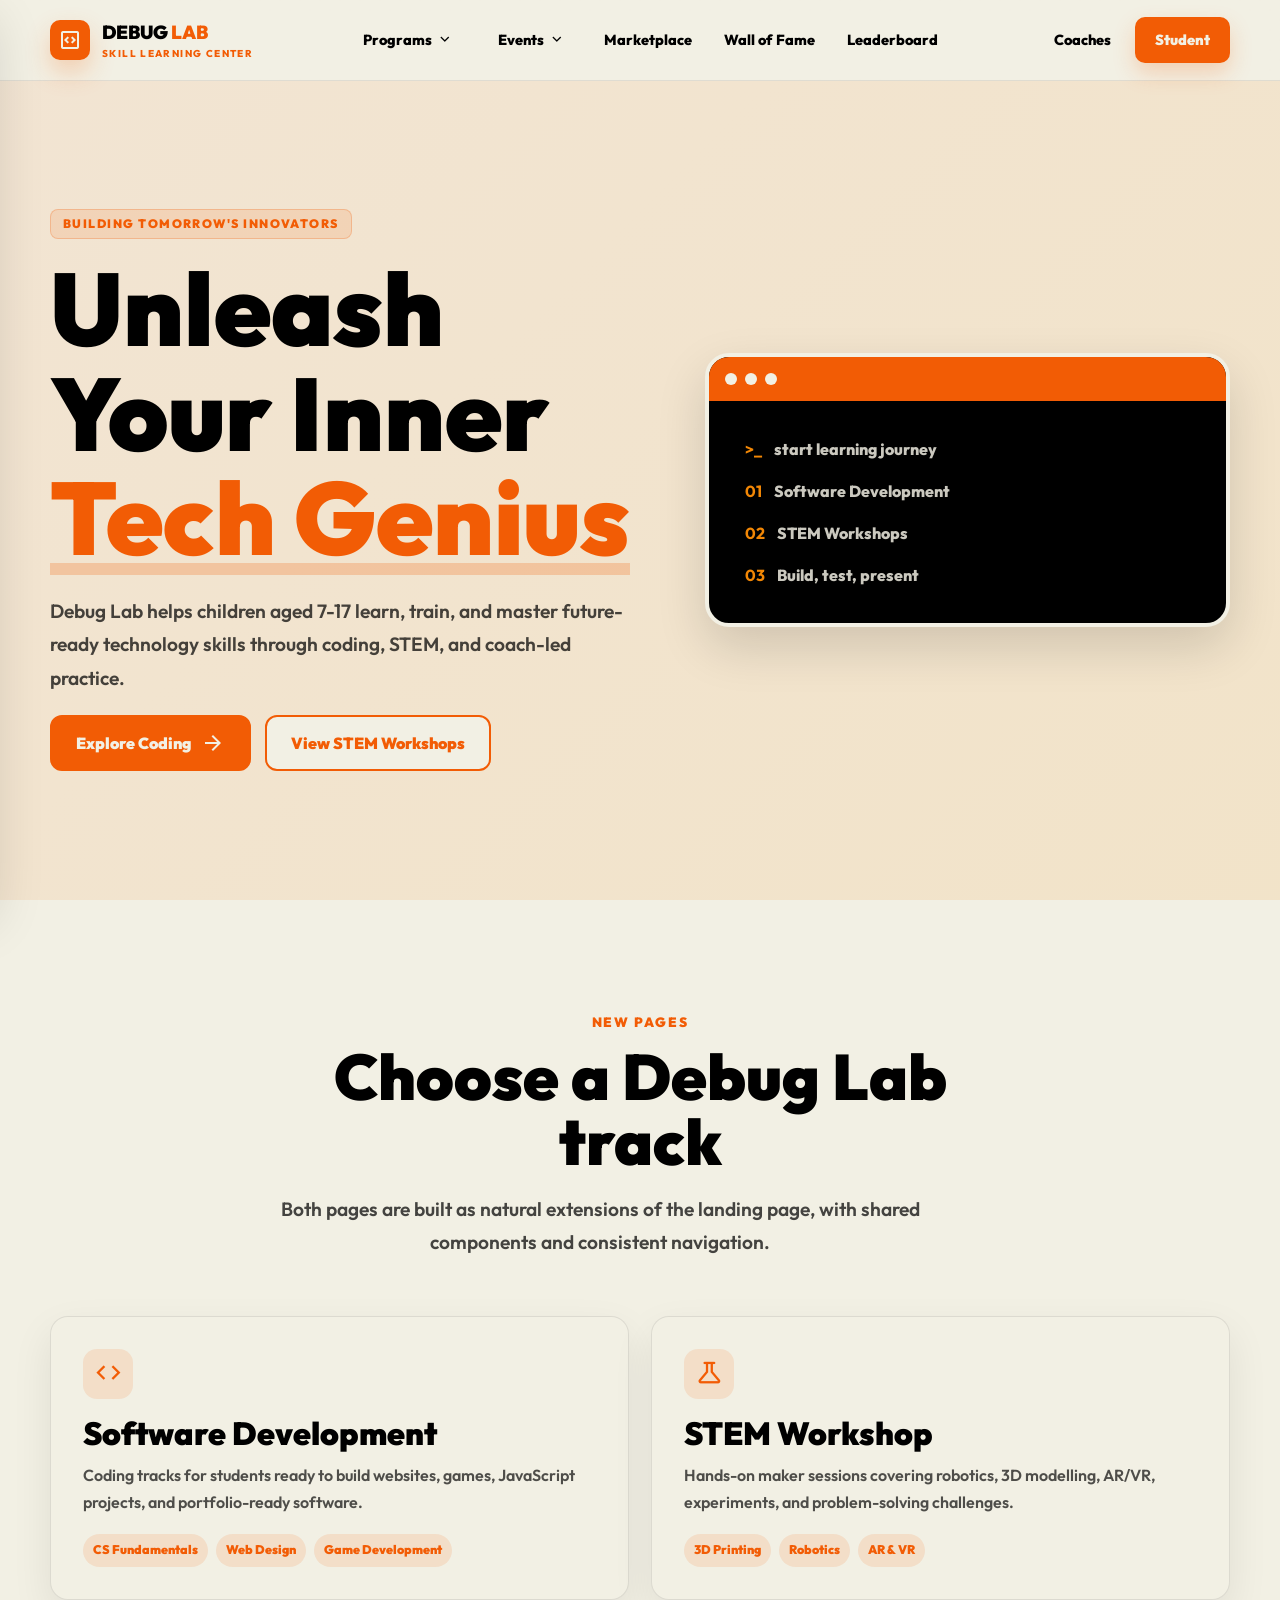
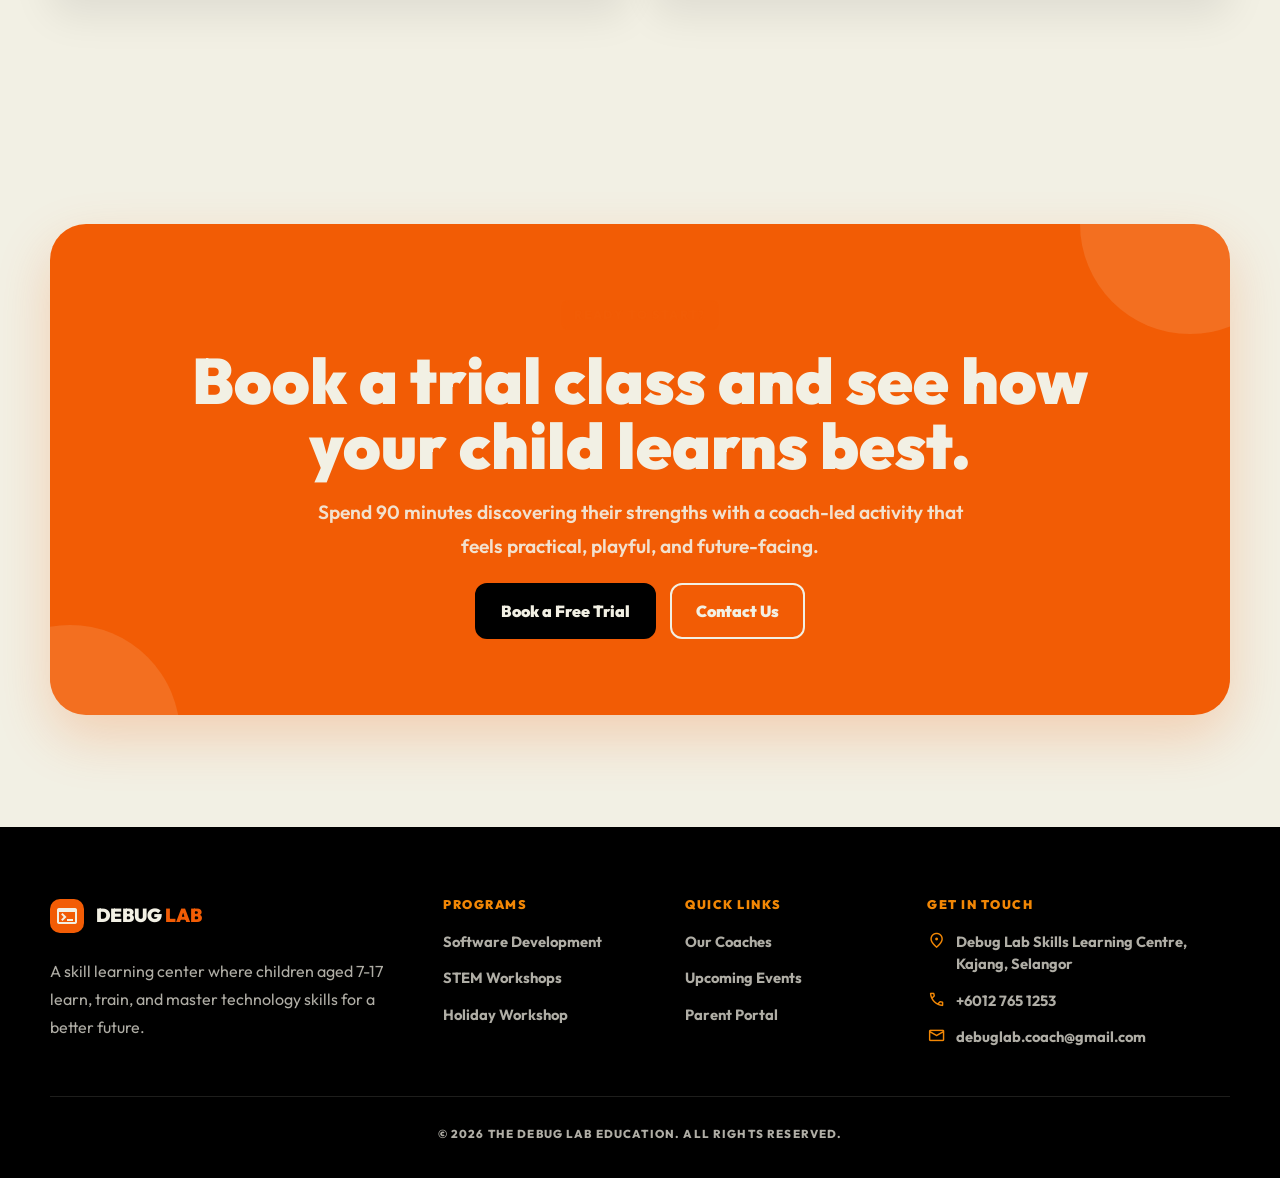
==== index.html @ 61dc85f4 "Build Debug Lab software and STEM pages" ====
<!DOCTYPE html>
<html lang="en">
  <head>
    <meta charset="UTF-8" />
    <meta name="viewport" content="width=device-width, initial-scale=1.0" />
    <meta name="description" content="Debug Lab skill learning center pages for software development and STEM workshops." />
    <title>Debug Lab | Skill Learning Center</title>
    <link rel="preconnect" href="https://fonts.googleapis.com" />
    <link rel="preconnect" href="https://fonts.gstatic.com" crossorigin />
    <link href="https://fonts.googleapis.com/css2?family=Outfit:wght@400;500;600;700;800;900&display=swap" rel="stylesheet" />
    <link href="https://fonts.googleapis.com/css2?family=Material+Symbols+Outlined:wght@400;600;700&display=swap" rel="stylesheet" />
    <link rel="stylesheet" href="assets/css/style.css" />
  </head>
  <body>
    <div class="mobile-overlay" data-menu-overlay></div>
    <aside class="mobile-drawer" aria-label="Mobile navigation">
      <div class="drawer-head">
        <a class="brand" href="index.html" aria-label="Debug Lab home">
          <span class="brand-mark material-symbols-outlined" aria-hidden="true">code_blocks</span>
          <span>
            <strong class="brand-title">DEBUG <span>LAB</span></strong>
            <span class="brand-kicker">Skill Learning Center</span>
          </span>
        </a>
        <button class="drawer-close" type="button" data-menu-close aria-label="Close menu">
          <span class="material-symbols-outlined" aria-hidden="true">close</span>
        </button>
      </div>
      <nav class="drawer-nav" aria-label="Mobile primary">
        <div class="drawer-section">
          <button class="drawer-toggle" type="button" data-drawer-toggle aria-expanded="false" aria-controls="mobile-programs">
            Programs
            <span class="material-symbols-outlined" aria-hidden="true">chevron_right</span>
          </button>
          <div class="drawer-submenu" id="mobile-programs">
            <a class="drawer-link" href="index.html"><span class="material-symbols-outlined" aria-hidden="true">precision_manufacturing</span>Holiday Workshop</a>
            <a class="drawer-link" href="software-development.html"><span class="material-symbols-outlined" aria-hidden="true">code</span>Software Development</a>
            <a class="drawer-link" href="stem-workshop.html"><span class="material-symbols-outlined" aria-hidden="true">science</span>STEM Workshops</a>
          </div>
        </div>
        <a class="drawer-link" href="https://www.thedebuglab.com/debug/coder/marketplace.php"><span class="material-symbols-outlined" aria-hidden="true">storefront</span>Marketplace</a>
        <a class="drawer-link" href="https://www.thedebuglab.com/debug/coder/walloffame.php"><span class="material-symbols-outlined" aria-hidden="true">workspace_premium</span>Wall of Fame</a>
        <a class="drawer-link" href="https://www.thedebuglab.com/debug/coder/leaderboard.php"><span class="material-symbols-outlined" aria-hidden="true">leaderboard</span>Leaderboard</a>
      </nav>
      <div class="drawer-actions">
        <a class="coach-link" href="https://www.thedebuglab.com/debug/coach/login.php">Coaches</a>
        <a class="student-button" href="https://www.thedebuglab.com/debug/search.php">Student</a>
      </div>
    </aside>

    <header class="site-header">
      <div class="nav-shell">
        <a class="brand" href="index.html" aria-label="Debug Lab home">
          <span class="brand-mark material-symbols-outlined" aria-hidden="true">code_blocks</span>
          <span>
            <strong class="brand-title">DEBUG <span>LAB</span></strong>
            <span class="brand-kicker">Skill Learning Center</span>
          </span>
        </a>
        <nav class="desktop-nav" aria-label="Primary navigation">
          <div class="nav-group">
            <button class="nav-trigger" type="button">
              Programs
              <span class="material-symbols-outlined" aria-hidden="true">expand_more</span>
            </button>
            <div class="nav-dropdown">
              <a class="dropdown-link" href="index.html">
                <span class="dropdown-icon material-symbols-outlined" aria-hidden="true">precision_manufacturing</span>
                <span class="dropdown-text">Holiday Workshop</span>
              </a>
              <a class="dropdown-link" href="software-development.html">
                <span class="dropdown-icon material-symbols-outlined" aria-hidden="true">code</span>
                <span class="dropdown-text">Software Development</span>
              </a>
              <a class="dropdown-link" href="stem-workshop.html">
                <span class="dropdown-icon material-symbols-outlined" aria-hidden="true">science</span>
                <span class="dropdown-text">STEM Workshops</span>
              </a>
            </div>
          </div>
          <div class="nav-group">
            <button class="nav-trigger" type="button">
              Events
              <span class="material-symbols-outlined" aria-hidden="true">expand_more</span>
            </button>
            <div class="nav-dropdown">
              <a class="dropdown-link" href="https://www.thedebuglab.com/debug/index.html">
                <span class="dropdown-icon material-symbols-outlined" aria-hidden="true">calendar_month</span>
                <span class="dropdown-text">Upcoming Events</span>
              </a>
              <a class="dropdown-link" href="https://www.thedebuglab.com/debug/index.html">
                <span class="dropdown-icon material-symbols-outlined" aria-hidden="true">trophy</span>
                <span class="dropdown-text">Competitions</span>
              </a>
            </div>
          </div>
          <a class="nav-link" href="https://www.thedebuglab.com/debug/coder/marketplace.php">Marketplace</a>
          <a class="nav-link" href="https://www.thedebuglab.com/debug/coder/walloffame.php">Wall of Fame</a>
          <a class="nav-link" href="https://www.thedebuglab.com/debug/coder/leaderboard.php">Leaderboard</a>
        </nav>
        <div class="nav-actions">
          <a class="coach-link" href="https://www.thedebuglab.com/debug/coach/login.php">Coaches</a>
          <a class="student-button" href="https://www.thedebuglab.com/debug/search.php">Student</a>
          <button class="menu-button" type="button" data-menu-open aria-label="Open menu" aria-expanded="false">
            <span class="material-symbols-outlined" aria-hidden="true">menu</span>
          </button>
        </div>
      </div>
    </header>

    <main class="page">
      <section class="hero">
        <div class="container hero-grid">
          <div class="hero-copy">
            <p class="eyebrow">Building Tomorrow's Innovators</p>
            <h1>Unleash Your Inner <span class="text-accent">Tech Genius</span></h1>
            <p class="lead">
              Debug Lab helps children aged 7-17 learn, train, and master future-ready technology skills through coding, STEM, and coach-led practice.
            </p>
            <div class="button-row">
              <a class="button" href="software-development.html">Explore Coding <span class="material-symbols-outlined" aria-hidden="true">arrow_forward</span></a>
              <a class="button button--secondary" href="stem-workshop.html">View STEM Workshops</a>
            </div>
          </div>
          <div class="hero-visual" aria-label="Debug Lab learning preview">
            <div class="hero-card">
              <div class="terminal-bar"><span class="terminal-dot"></span><span class="terminal-dot"></span><span class="terminal-dot"></span></div>
              <div class="terminal-body">
                <div class="code-line"><strong>&gt;_</strong><span>start learning journey</span></div>
                <div class="code-line"><strong>01</strong><span>Software Development</span></div>
                <div class="code-line"><strong>02</strong><span>STEM Workshops</span></div>
                <div class="code-line"><strong>03</strong><span>Build, test, present</span></div>
              </div>
            </div>
          </div>
        </div>
      </section>

      <section class="section">
        <div class="container">
          <div class="section-heading center">
            <p class="section-kicker">New Pages</p>
            <h2>Choose a Debug Lab track</h2>
            <p class="lead">Both pages are built as natural extensions of the landing page, with shared components and consistent navigation.</p>
          </div>
          <div class="grid grid--two">
            <article class="card">
              <span class="card-icon material-symbols-outlined" aria-hidden="true">code</span>
              <h3>Software Development</h3>
              <p class="muted">Coding tracks for students ready to build websites, games, JavaScript projects, and portfolio-ready software.</p>
              <ul class="tag-list"><li>CS Fundamentals</li><li>Web Design</li><li>Game Development</li></ul>
            </article>
            <article class="card">
              <span class="card-icon material-symbols-outlined" aria-hidden="true">science</span>
              <h3>STEM Workshop</h3>
              <p class="muted">Hands-on maker sessions covering robotics, 3D modelling, AR/VR, experiments, and problem-solving challenges.</p>
              <ul class="tag-list"><li>3D Printing</li><li>Robotics</li><li>AR & VR</li></ul>
            </article>
          </div>
        </div>
      </section>

      <section class="section">
        <div class="container">
          <div class="cta-band">
            <p class="eyebrow">Ready to start?</p>
            <h2>Book a trial class and see how your child learns best.</h2>
            <p class="lead">Spend 90 minutes discovering their strengths with a coach-led activity that feels practical, playful, and future-facing.</p>
            <div class="button-row">
              <a class="button" href="https://forms.gle/2V9yJhV2zKYsVjnz5">Book a Free Trial</a>
              <a class="button button--secondary" href="https://wasap.my/60127651253">Contact Us</a>
            </div>
          </div>
        </div>
      </section>
    </main>

    <footer class="site-footer">
      <div class="footer-grid">
        <div>
          <div class="footer-brand">
            <span class="brand-mark material-symbols-outlined" aria-hidden="true">terminal</span>
            <strong class="brand-title">DEBUG <span>LAB</span></strong>
          </div>
          <p class="footer-copy">A skill learning center where children aged 7-17 learn, train, and master technology skills for a better future.</p>
        </div>
        <div>
          <h2 class="footer-title">Programs</h2>
          <ul class="footer-list">
            <li><a href="software-development.html">Software Development</a></li>
            <li><a href="stem-workshop.html">STEM Workshops</a></li>
            <li><a href="index.html">Holiday Workshop</a></li>
          </ul>
        </div>
        <div>
          <h2 class="footer-title">Quick Links</h2>
          <ul class="footer-list">
            <li><a href="https://www.thedebuglab.com/debug/index.html">Our Coaches</a></li>
            <li><a href="https://www.thedebuglab.com/debug/index.html">Upcoming Events</a></li>
            <li><a href="https://www.thedebuglab.com/debug/search.php">Parent Portal</a></li>
          </ul>
        </div>
        <div>
          <h2 class="footer-title">Get In Touch</h2>
          <ul class="footer-list">
            <li><span class="material-symbols-outlined" aria-hidden="true">location_on</span><span>Debug Lab Skills Learning Centre, Kajang, Selangor</span></li>
            <li><span class="material-symbols-outlined" aria-hidden="true">call</span><span>+6012 765 1253</span></li>
            <li><span class="material-symbols-outlined" aria-hidden="true">mail</span><span>debuglab.coach@gmail.com</span></li>
          </ul>
        </div>
      </div>
      <div class="footer-bottom">© 2026 The Debug Lab Education. All rights reserved.</div>
    </footer>

    <script src="assets/js/script.js"></script>
  </body>
</html>
---- assets/css/style.css ----
@import url("navbar.css");

*,
*::before,
*::after {
  box-sizing: border-box;
}

html {
  scroll-behavior: smooth;
}

body {
  margin: 0;
  background: var(--paper);
  color: var(--ink);
  font-family: "Outfit", system-ui, -apple-system, BlinkMacSystemFont, "Segoe UI", sans-serif;
  font-size: 16px;
  line-height: 1.5;
}

body::before {
  content: "";
  position: fixed;
  inset: 0;
  z-index: -2;
  background-image:
    radial-gradient(rgba(242, 92, 5, 0.12) 1px, transparent 1px),
    radial-gradient(rgba(242, 135, 5, 0.12) 1px, transparent 1px);
  background-position: 0 0, 10px 10px;
  background-size: 20px 20px;
}

img,
svg {
  max-width: 100%;
  display: block;
}

a,
button {
  -webkit-tap-highlight-color: transparent;
}

:focus-visible {
  outline: 3px solid var(--amber);
  outline-offset: 3px;
}

.page {
  padding-top: var(--header-height);
}

.section {
  padding: clamp(64px, 9vw, 112px) 0;
}

.section--cream {
  background: rgba(242, 240, 228, 0.88);
}

.section--ink {
  background: var(--ink);
  color: var(--paper);
}

.container {
  width: min(100% - 32px, var(--max-width));
  margin: 0 auto;
}

.eyebrow {
  display: inline-flex;
  align-items: center;
  gap: 8px;
  margin: 0 0 18px;
  padding: 8px 12px;
  border: 1px solid rgba(242, 92, 5, 0.24);
  border-radius: 8px;
  background: rgba(242, 92, 5, 0.12);
  color: var(--orange);
  font-size: 0.76rem;
  font-weight: 900;
  letter-spacing: 0.12em;
  line-height: 1;
  text-transform: uppercase;
}

.section-heading {
  max-width: 760px;
  margin-bottom: clamp(32px, 5vw, 56px);
}

.section-heading.center {
  margin-inline: auto;
  text-align: center;
}

.section-kicker {
  margin: 0 0 12px;
  color: var(--orange);
  font-size: 0.84rem;
  font-weight: 900;
  letter-spacing: 0.14em;
  text-transform: uppercase;
}

h1,
h2,
h3,
h4,
p {
  margin-top: 0;
}

h1,
h2,
h3,
h4 {
  letter-spacing: 0;
  line-height: 1.02;
}

h1 {
  max-width: 820px;
  margin-bottom: 24px;
  font-size: clamp(3rem, 8vw, 6.7rem);
  font-weight: 900;
}

h2 {
  margin-bottom: 18px;
  font-size: clamp(2.2rem, 5vw, 4.4rem);
  font-weight: 900;
}

h3 {
  margin-bottom: 12px;
  font-size: clamp(1.35rem, 3vw, 2rem);
  font-weight: 900;
}

h4 {
  margin-bottom: 8px;
  font-size: 1.1rem;
  font-weight: 900;
}

.text-accent {
  color: var(--orange);
  text-decoration: underline;
  text-decoration-color: rgba(242, 92, 5, 0.24);
  text-decoration-thickness: 0.12em;
  text-underline-offset: 0.08em;
}

.lead {
  max-width: 680px;
  color: rgba(0, 0, 0, 0.72);
  font-size: clamp(1.05rem, 2vw, 1.2rem);
  font-weight: 600;
  line-height: 1.75;
}

.section--ink .lead,
.section--ink .muted {
  color: rgba(242, 240, 228, 0.78);
}

.muted {
  color: rgba(0, 0, 0, 0.68);
  font-weight: 600;
  line-height: 1.7;
}

.button-row {
  display: flex;
  flex-wrap: wrap;
  gap: 14px;
  align-items: center;
}

.button {
  min-height: 54px;
  display: inline-flex;
  align-items: center;
  justify-content: center;
  gap: 10px;
  padding: 14px 24px;
  border: 2px solid var(--orange);
  border-radius: 12px;
  background: var(--orange);
  color: var(--paper);
  font-weight: 900;
  text-decoration: none;
  transition: transform 180ms ease, background 180ms ease, color 180ms ease;
}

.button:hover,
.button:focus-visible {
  background: var(--flame);
  border-color: var(--flame);
  transform: translateY(-1px);
}

.button--secondary {
  background: var(--paper);
  color: var(--orange);
}

.button--secondary:hover,
.button--secondary:focus-visible {
  background: var(--orange);
  border-color: var(--orange);
  color: var(--paper);
}

.hero {
  min-height: calc(100svh - var(--header-height));
  display: grid;
  align-items: center;
  padding: clamp(56px, 8vw, 96px) 0;
  background:
    linear-gradient(135deg, rgba(242, 92, 5, 0.08), rgba(242, 135, 5, 0.12)),
    var(--paper);
  overflow: hidden;
}

.hero-grid {
  display: grid;
  gap: clamp(36px, 6vw, 72px);
  align-items: center;
}

.hero-copy {
  text-align: center;
}

.hero-copy .lead {
  margin-inline: auto;
}

.hero-copy .button-row {
  justify-content: center;
}

.hero-visual {
  position: relative;
  min-height: 360px;
  display: grid;
  place-items: center;
}

.hero-card {
  width: min(100%, 560px);
  border: 4px solid var(--paper);
  border-radius: 24px;
  background: var(--ink);
  color: var(--paper);
  box-shadow: var(--shadow);
  overflow: hidden;
}

.terminal-bar {
  display: flex;
  align-items: center;
  gap: 8px;
  padding: 16px;
  background: var(--orange);
}

.terminal-dot {
  width: 12px;
  height: 12px;
  border-radius: 999px;
  background: var(--paper);
}

.terminal-body {
  padding: clamp(22px, 4vw, 36px);
  display: grid;
  gap: 18px;
}

.code-line {
  display: flex;
  gap: 12px;
  align-items: center;
  color: rgba(242, 240, 228, 0.84);
  font-weight: 800;
}

.code-line strong {
  color: var(--amber);
}

.grid {
  display: grid;
  gap: 22px;
}

.grid--cards {
  grid-template-columns: repeat(auto-fit, minmax(min(100%, 250px), 1fr));
}

.grid--two {
  grid-template-columns: 1fr;
}

.card {
  position: relative;
  min-height: 100%;
  padding: clamp(22px, 4vw, 32px);
  border: 1px solid rgba(0, 0, 0, 0.09);
  border-radius: 18px;
  background: var(--paper);
  box-shadow: 0 16px 40px rgba(0, 0, 0, 0.08);
  transition: transform 180ms ease, box-shadow 180ms ease;
}

.card:hover {
  transform: translateY(-4px);
  box-shadow: 0 22px 54px rgba(0, 0, 0, 0.13);
}

.card-icon {
  width: 50px;
  height: 50px;
  display: grid;
  place-items: center;
  margin-bottom: 18px;
  border-radius: 14px;
  background: rgba(242, 92, 5, 0.12);
  color: var(--orange);
  transition: transform 180ms ease, background 180ms ease, color 180ms ease;
}

.card:hover .card-icon {
  transform: rotate(4deg) scale(1.04);
  background: var(--orange);
  color: var(--paper);
}

.card .material-symbols-outlined {
  font-size: 1.8rem;
}

.tag-list {
  margin: 18px 0 0;
  padding: 0;
  display: flex;
  flex-wrap: wrap;
  gap: 8px;
  list-style: none;
}

.tag-list li {
  padding: 7px 10px;
  border-radius: 999px;
  background: rgba(242, 92, 5, 0.12);
  color: var(--orange);
  font-size: 0.78rem;
  font-weight: 900;
}

.feature-list {
  margin: 0;
  padding: 0;
  display: grid;
  gap: 16px;
  list-style: none;
}

.feature-list li {
  display: flex;
  gap: 14px;
  align-items: flex-start;
  font-weight: 700;
}

.feature-list .material-symbols-outlined {
  color: var(--orange);
  flex: 0 0 auto;
}

.step-card {
  display: grid;
  gap: 14px;
  padding: 24px;
  border-left: 6px solid var(--orange);
  border-radius: 18px;
  background: rgba(242, 92, 5, 0.1);
}

.step-number {
  color: var(--orange);
  font-size: 0.85rem;
  font-weight: 900;
  letter-spacing: 0.12em;
  text-transform: uppercase;
}

.cta-band {
  position: relative;
  overflow: hidden;
  padding: clamp(38px, 7vw, 76px);
  border-radius: 36px;
  background: var(--orange);
  color: var(--paper);
  text-align: center;
  box-shadow: 0 22px 54px rgba(242, 92, 5, 0.22);
}

.cta-band::before,
.cta-band::after {
  content: "";
  position: absolute;
  width: 220px;
  height: 220px;
  border-radius: 999px;
  background: rgba(242, 240, 228, 0.12);
}

.cta-band::before {
  top: -110px;
  right: -70px;
}

.cta-band::after {
  left: -90px;
  bottom: -130px;
}

.cta-band > * {
  position: relative;
  z-index: 1;
}

.cta-band .lead {
  margin-inline: auto;
  color: rgba(242, 240, 228, 0.9);
}

.cta-band .button-row {
  justify-content: center;
}

.cta-band .button {
  border-color: var(--ink);
  background: var(--ink);
}

.cta-band .button--secondary {
  border-color: var(--paper);
  background: transparent;
  color: var(--paper);
}

.faq-list {
  display: grid;
  gap: 14px;
}

.faq-item {
  border: 1px solid rgba(0, 0, 0, 0.09);
  border-radius: 16px;
  background: var(--paper);
  overflow: hidden;
}

.faq-item summary {
  padding: 20px;
  font-weight: 900;
  cursor: pointer;
}

.faq-item p {
  margin: 0;
  padding: 0 20px 22px;
  color: rgba(0, 0, 0, 0.68);
  font-weight: 600;
}

.mini-hero {
  padding: 64px 0;
  background: var(--paper);
}

.pill-row {
  display: flex;
  flex-wrap: wrap;
  gap: 10px;
  margin-top: 24px;
}

.pill {
  display: inline-flex;
  align-items: center;
  gap: 8px;
  padding: 10px 12px;
  border-radius: 999px;
  background: var(--ink);
  color: var(--paper);
  font-size: 0.82rem;
  font-weight: 900;
}

@media (min-width: 700px) {
  .grid--two {
    grid-template-columns: repeat(2, minmax(0, 1fr));
  }

}

@media (min-width: 940px) {
  .hero-grid {
    grid-template-columns: 1fr 0.9fr;
  }

  .hero-copy {
    text-align: left;
  }

  .hero-copy .lead {
    margin-inline: 0;
  }

  .hero-copy .button-row {
    justify-content: flex-start;
  }
}

@media (max-width: 520px) {
  .button,
  .button-row {
    width: 100%;
  }

  .button-row {
    align-items: stretch;
  }

  .hero-visual {
    min-height: 310px;
  }

  .brand-kicker {
    font-size: 0.54rem;
  }
}

@media (prefers-reduced-motion: reduce) {
  *,
  *::before,
  *::after {
    scroll-behavior: auto !important;
    transition-duration: 0.01ms !important;
    animation-duration: 0.01ms !important;
    animation-iteration-count: 1 !important;
  }
}
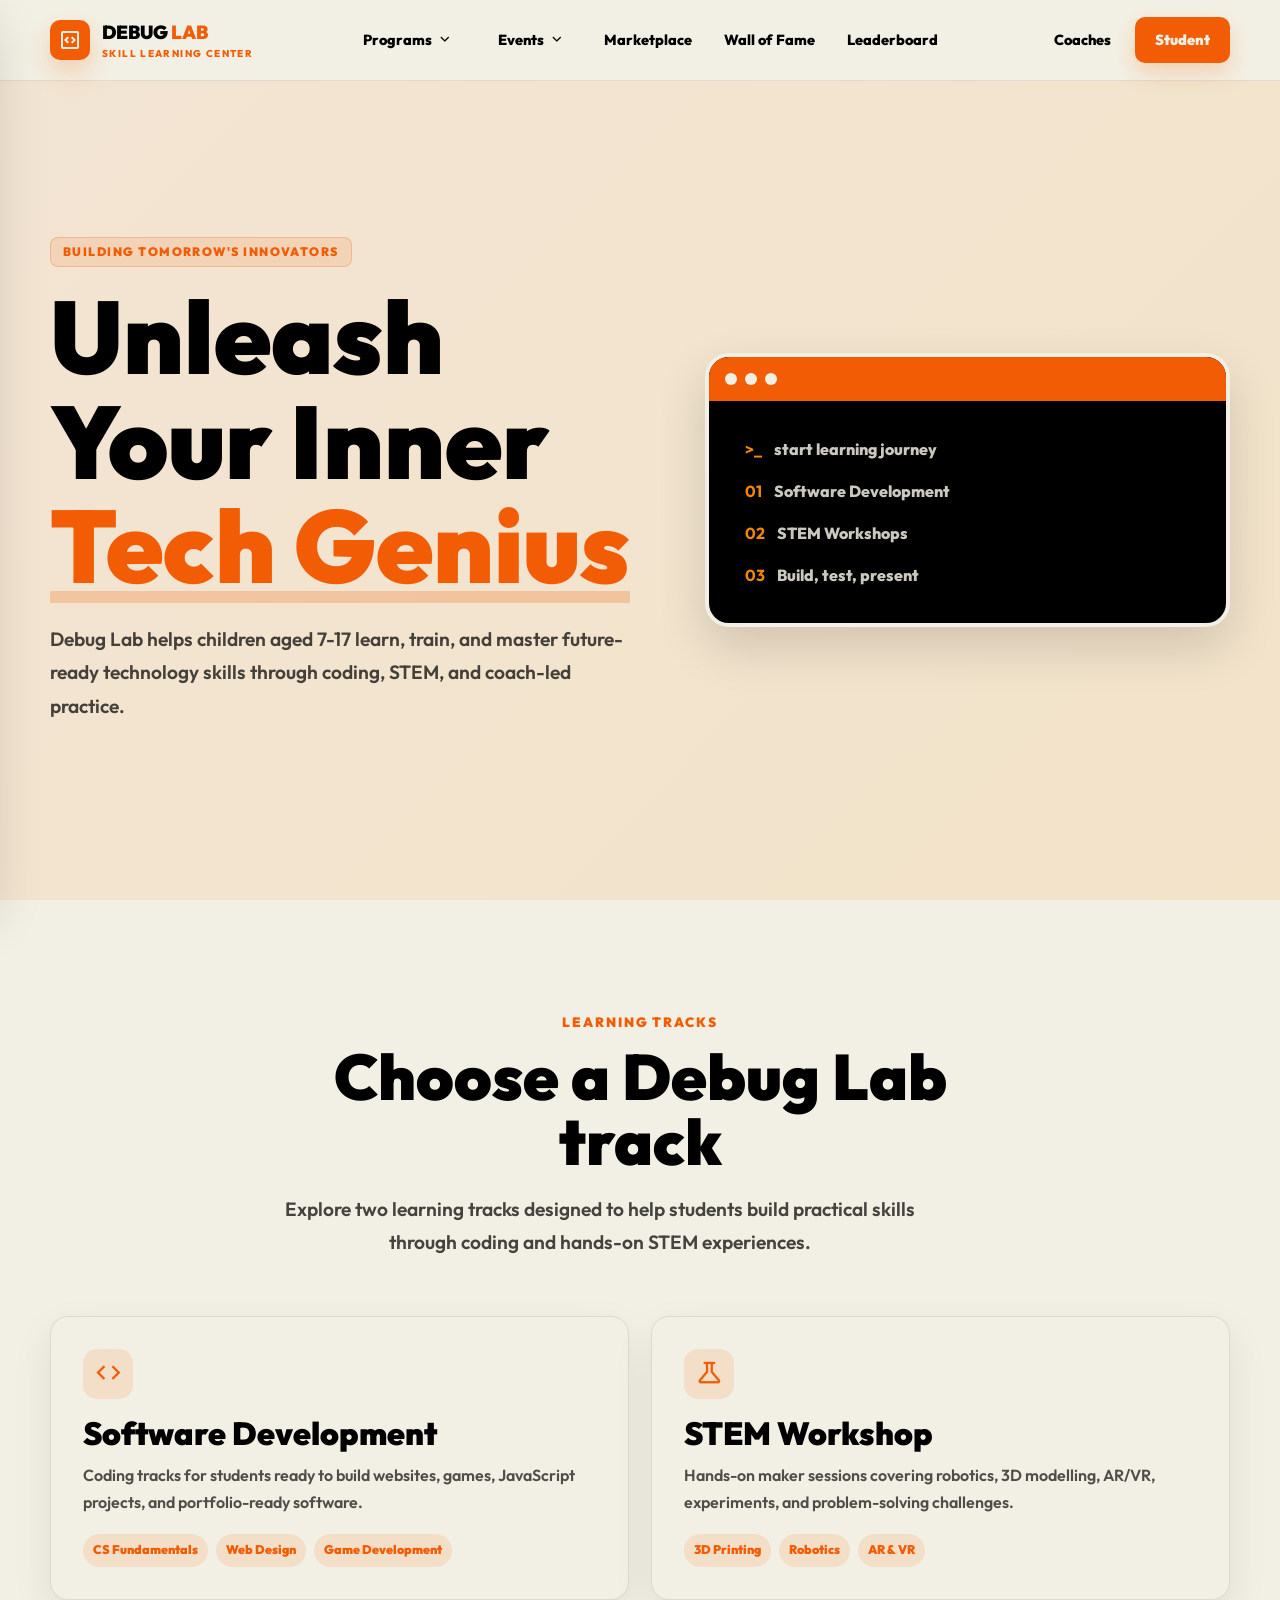
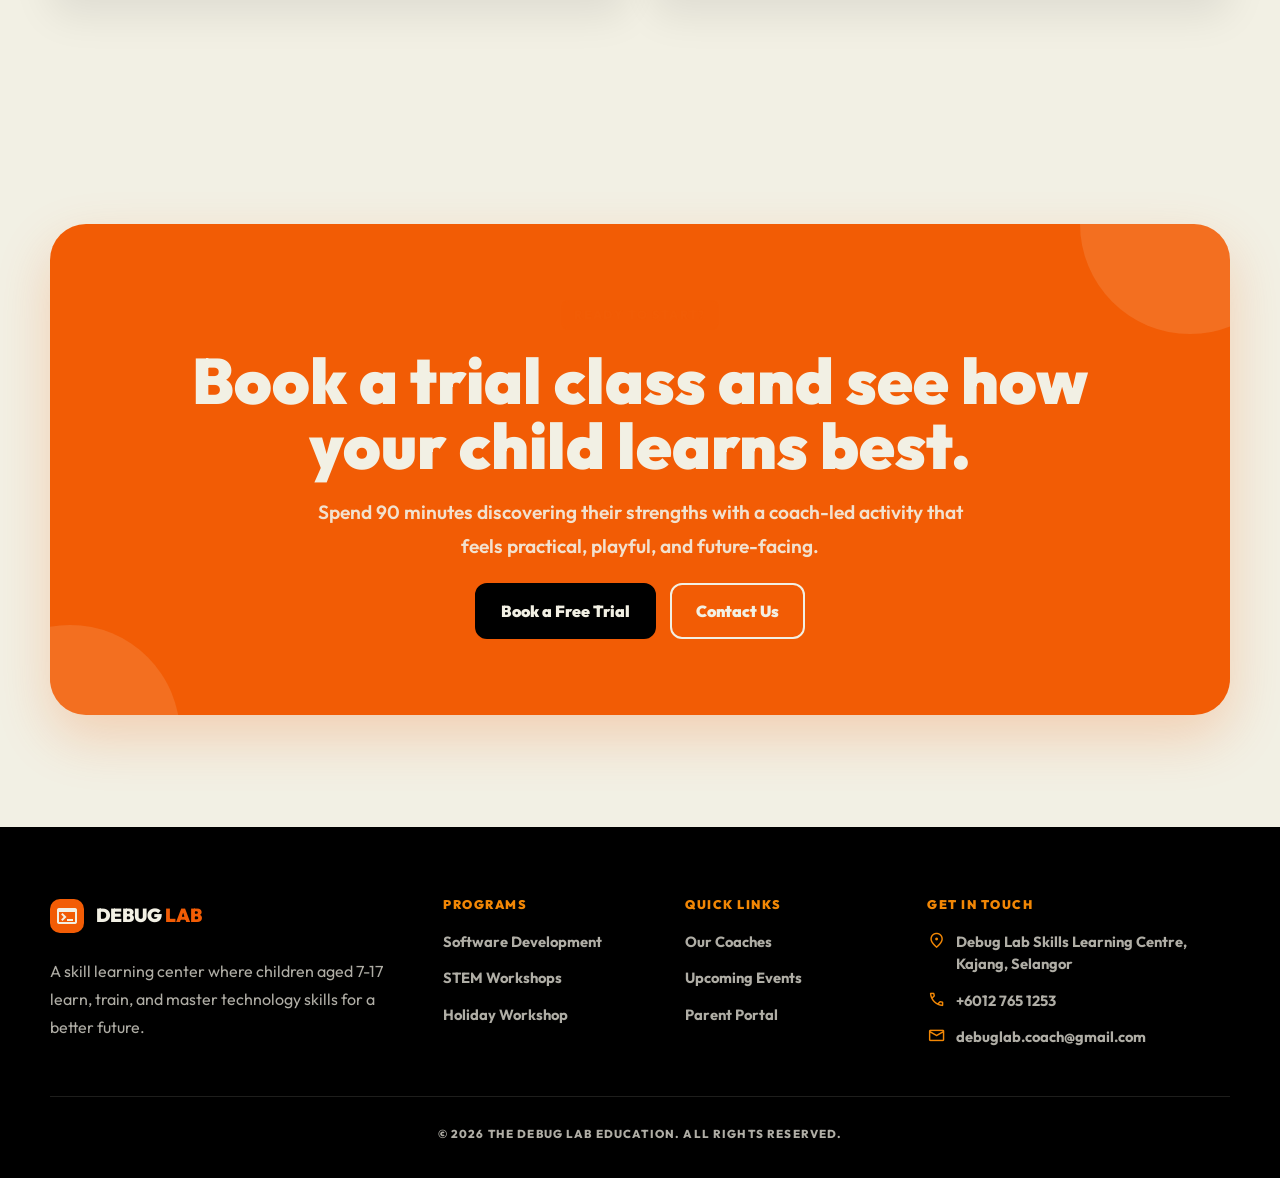
==== commit 194addbc: "Update landing page navigation" ====
--- a/index.html
+++ b/index.html
@@ -117,10 +117,6 @@
             <p class="lead">
               Debug Lab helps children aged 7-17 learn, train, and master future-ready technology skills through coding, STEM, and coach-led practice.
             </p>
-            <div class="button-row">
-              <a class="button" href="software-development.html">Explore Coding <span class="material-symbols-outlined" aria-hidden="true">arrow_forward</span></a>
-              <a class="button button--secondary" href="stem-workshop.html">View STEM Workshops</a>
-            </div>
           </div>
           <div class="hero-visual" aria-label="Debug Lab learning preview">
             <div class="hero-card">
@@ -139,23 +135,23 @@
       <section class="section">
         <div class="container">
           <div class="section-heading center">
-            <p class="section-kicker">New Pages</p>
+            <p class="section-kicker">LEARNING TRACKS</p>
             <h2>Choose a Debug Lab track</h2>
-            <p class="lead">Both pages are built as natural extensions of the landing page, with shared components and consistent navigation.</p>
+            <p class="lead">Explore two learning tracks designed to help students build practical skills through coding and hands-on STEM experiences.</p>
           </div>
           <div class="grid grid--two">
-            <article class="card">
+            <a class="card track-card" href="software-development.html">
               <span class="card-icon material-symbols-outlined" aria-hidden="true">code</span>
               <h3>Software Development</h3>
               <p class="muted">Coding tracks for students ready to build websites, games, JavaScript projects, and portfolio-ready software.</p>
               <ul class="tag-list"><li>CS Fundamentals</li><li>Web Design</li><li>Game Development</li></ul>
-            </article>
-            <article class="card">
+            </a>
+            <a class="card track-card" href="stem-workshop.html">
               <span class="card-icon material-symbols-outlined" aria-hidden="true">science</span>
               <h3>STEM Workshop</h3>
               <p class="muted">Hands-on maker sessions covering robotics, 3D modelling, AR/VR, experiments, and problem-solving challenges.</p>
               <ul class="tag-list"><li>3D Printing</li><li>Robotics</li><li>AR & VR</li></ul>
-            </article>
+            </a>
           </div>
         </div>
       </section>
--- a/assets/css/style.css
+++ b/assets/css/style.css
@@ -240,10 +240,6 @@
   margin-inline: auto;
 }
 
-.hero-copy .button-row {
-  justify-content: center;
-}
-
 .hero-visual {
   position: relative;
   min-height: 360px;
@@ -315,12 +311,28 @@
   border-radius: 18px;
   background: var(--paper);
   box-shadow: 0 16px 40px rgba(0, 0, 0, 0.08);
-  transition: transform 180ms ease, box-shadow 180ms ease;
+  transition: transform 180ms ease, border-color 180ms ease, box-shadow 180ms ease;
 }
 
 .card:hover {
   transform: translateY(-4px);
   box-shadow: 0 22px 54px rgba(0, 0, 0, 0.13);
+}
+
+.track-card {
+  display: block;
+  color: inherit;
+  text-decoration: none;
+  cursor: pointer;
+}
+
+.track-card:hover,
+.track-card:focus-visible {
+  border-color: var(--orange);
+  box-shadow:
+    0 26px 64px rgba(0, 0, 0, 0.16),
+    0 0 0 4px rgba(242, 92, 5, 0.14),
+    0 0 28px rgba(242, 92, 5, 0.34);
 }
 
 .card-icon {
@@ -524,10 +536,6 @@
   .hero-copy .lead {
     margin-inline: 0;
   }
-
-  .hero-copy .button-row {
-    justify-content: flex-start;
-  }
 }
 
 @media (max-width: 520px) {
